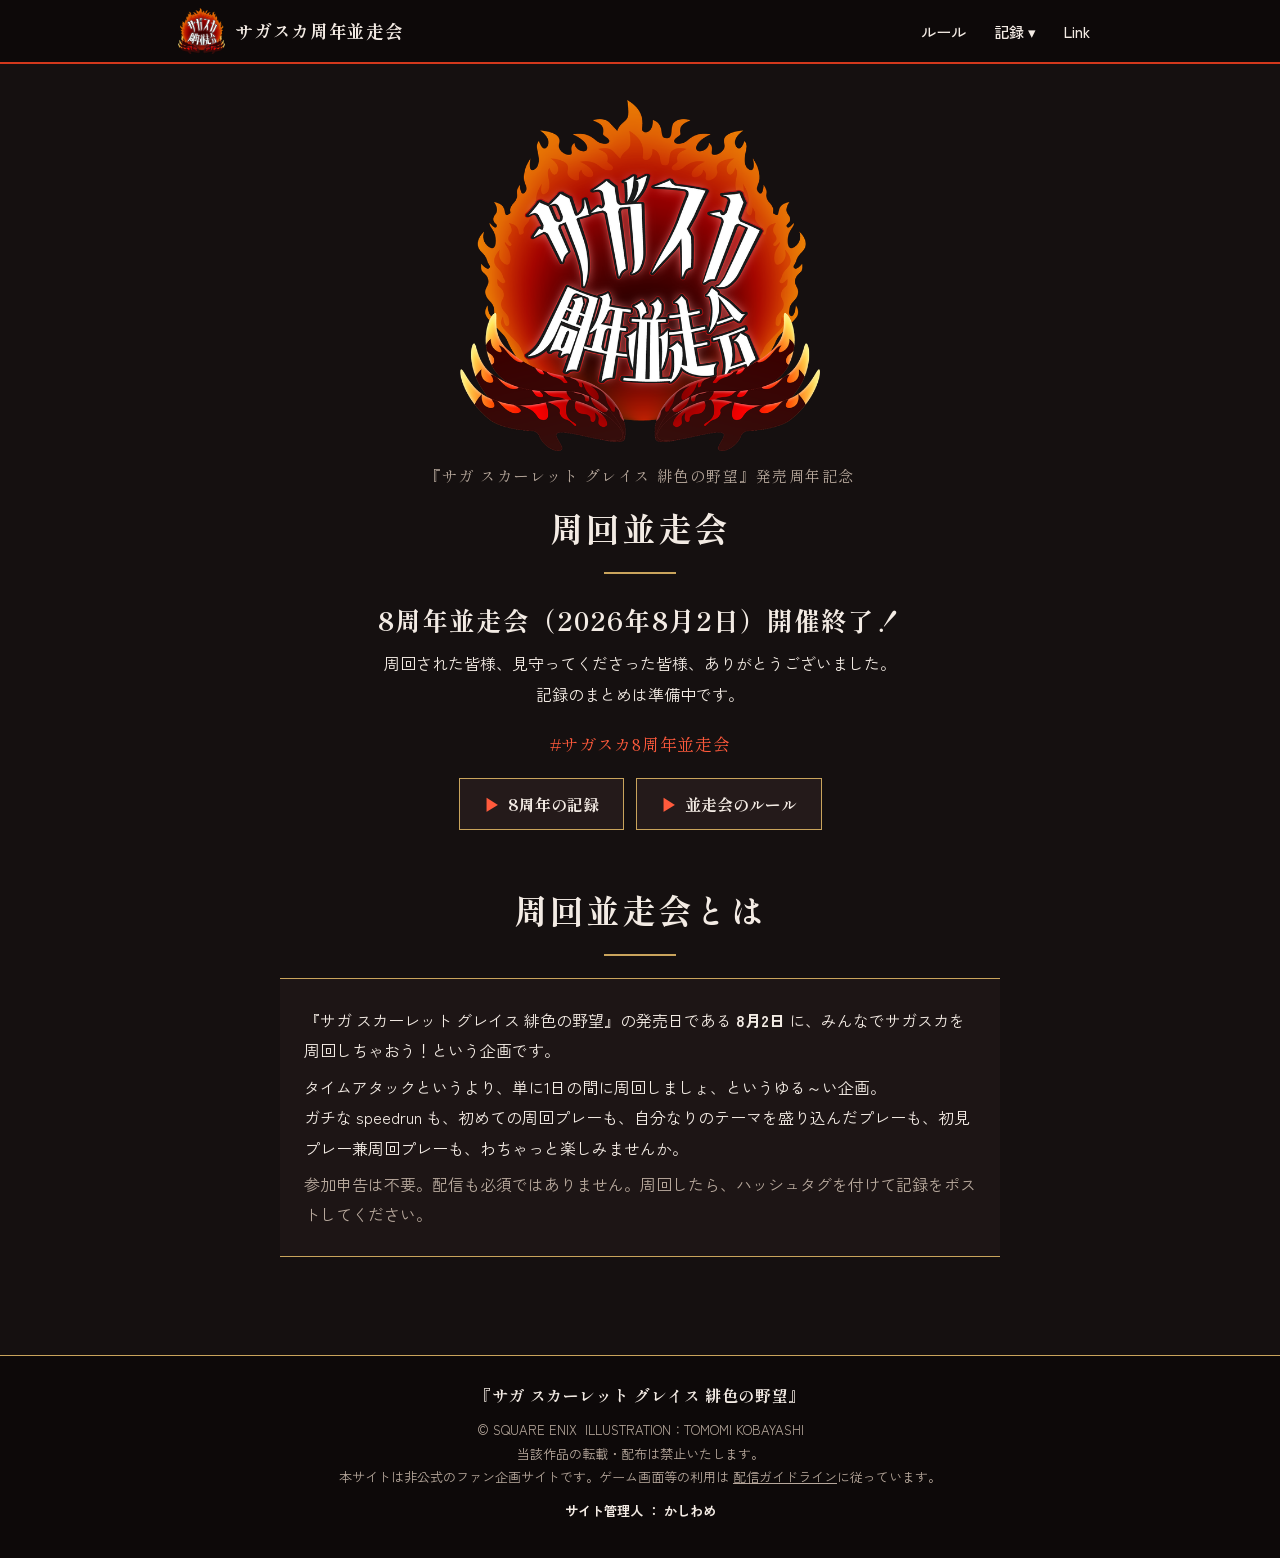
==== index.html @ 91538c1a "リポジトリ直下をサイト本体にする（webssgheisou/ → /） ff2rrr と同じ運用に統一: リモート直下＝公開サイト。 GitHub Pages は Deploy from a bran" ====
<!DOCTYPE html>
<html lang="ja">
<head>
<meta charset="UTF-8">
<meta name="viewport" content="width=device-width, initial-scale=1">
<title>ホーム | サガスカ周年並走会</title>
<meta name="description" content="『サガ スカーレット グレイス 緋色の野望』発売周年記念 周回並走会（#サガスカ周年並走会）の案内・ルール・記録サイト">
<meta property="og:site_name" content="サガスカ周年並走会">
<meta property="og:title" content="ホーム | サガスカ周年並走会">
<meta property="og:description" content="毎年8月2日は、サガスカを周回しよう。『サガ スカーレット グレイス 緋色の野望』発売周年記念 周回並走会の案内・ルール・記録。">
<meta property="og:type" content="website">
<meta property="og:url" content="https://htkswm.github.io/ssgheisou/index.html">
<meta property="og:image" content="https://htkswm.github.io/ssgheisou/assets/img/ogp.png">
<meta property="og:image:width" content="1200">
<meta property="og:image:height" content="630">
<meta name="twitter:card" content="summary_large_image">
<meta name="twitter:title" content="ホーム | サガスカ周年並走会">
<meta name="twitter:description" content="毎年8月2日は、サガスカを周回しよう。『サガ スカーレット グレイス 緋色の野望』発売周年記念 周回並走会の案内・ルール・記録。">
<meta name="twitter:image" content="https://htkswm.github.io/ssgheisou/assets/img/ogp.png">
<link rel="icon" href="assets/img/favicon.png">
<link rel="preconnect" href="https://fonts.googleapis.com">
<link rel="preconnect" href="https://fonts.gstatic.com" crossorigin>
<link href="https://fonts.googleapis.com/css2?family=Shippori+Mincho:wght@400;700&family=Zen+Kaku+Gothic+New:wght@400;500;700&display=swap" rel="stylesheet">
<link rel="stylesheet" href="assets/css/style.css">
</head>
<body>

<header class="site-header">
  <nav class="nav">
    <a class="brand" href="index.html">
      <img src="assets/img/logo-256.png" alt="サガスカ周年並走会 ロゴ">
      <span class="tag">サガスカ周年並走会</span>
    </a>
    <div class="nav-links">
      <a href="guide.html">ルール</a>
      <div class="dropdown">
        <span>記録 ▾</span>
        <div class="menu">
          <a href="2026.html">8周年（2026）</a>
          <a href="2025.html">7周年（2025）</a>
        </div>
      </div>
      <a href="link.html">Link</a>
    </div>
  </nav>
</header>

<main>
  <section class="section hero">
    <img class="hero-logo" src="assets/img/logo.png" alt="サガスカ周年並走会">
    <p class="title-kicker">『サガ スカーレット グレイス 緋色の野望』発売周年記念</p>
    <h1 class="page-title">周回並走会</h1>
    <p class="lead">8周年並走会（2026年8月2日）開催終了！</p>
    <p class="thanks">周回された皆様、見守ってくださった皆様、ありがとうございました。<br>記録のまとめは準備中です。</p>
    <p class="hashtag">#サガスカ8周年並走会</p>
    <div class="btn-row">
      <a class="btn" href="2026.html"><span class="arrow">▶</span> 8周年の記録</a>
      <a class="btn" href="guide.html"><span class="arrow">▶</span> 並走会のルール</a>
    </div>
  </section>

  <section class="section">
    <h2 class="page-title">周回並走会とは</h2>
    <div class="about">
      <p>『サガ スカーレット グレイス 緋色の野望』の発売日である <strong>8月2日</strong> に、みんなでサガスカを周回しちゃおう！という企画です。</p>
      <p>タイムアタックというより、単に1日の間に周回しましょ、というゆる～い企画。<br>
      ガチな speedrun も、初めての周回プレーも、自分なりのテーマを盛り込んだプレーも、初見プレー兼周回プレーも、わちゃっと楽しみませんか。</p>
      <p class="soft">参加申告は不要。配信も必須ではありません。周回したら、ハッシュタグを付けて記録をポストしてください。</p>
    </div>
  </section>
</main>

<footer class="site-footer">
  <div class="inner">
    <div class="game">『サガ スカーレット グレイス 緋色の野望』</div>
    <div class="copyright">
      © SQUARE ENIX&nbsp;&nbsp;ILLUSTRATION：TOMOMI KOBAYASHI<br>
      当該作品の転載・配布は禁止いたします。<br>
      本サイトは非公式のファン企画サイトです。ゲーム画面等の利用は
      <a href="https://www.jp.square-enix.com/game/guideline/saga_sg_hiiro/" target="_blank" rel="noopener">配信ガイドライン</a>に従っています。
    </div>
    <div class="admin">サイト管理人 ： かしわめ</div>
  </div>
</footer>

<script src="assets/js/nav.js" defer></script>
</body>
</html>
---- assets/css/style.css ----
/* サガスカ周年並走会 — GitHub Pages 版スタイル
   方針:
   - 『サガ スカーレット グレイス 緋色の野望』のパッケージ色（緋色×黒）をイメージした暗色基調
   - 見出しは明朝（Shippori Mincho）、本文はゴシック。角丸は使わない。
   - 炎のロゴ（暗色の上でこそ映える）を主役に、金のヘアラインで締める */

:root {
  --bg:        #151010;   /* ページ背景（暗い赤黒） */
  --bg-2:      #1d1515;   /* セクション背景 */
  --card:      #241a1a;   /* カード */
  --bar:       #0d0909;   /* メニューバー */
  --line:      #3a2a2a;   /* 境界線 */
  --gold:      #c9a45c;   /* 金のヘアライン */
  --ink:       #f3ebe4;   /* 本文（温かみのある白） */
  --ink-soft:  #b7a89c;   /* 補足文 */
  --scarlet:   #d3381c;   /* 緋色（JIS 慣用色 #D3381C） */
  --scarlet-2: #ff5a3c;   /* リンクのホバー・強調 */
  --flame:     #e8451a;   /* ロゴの炎の橙 */
  --radius:    0;         /* 角丸は使わない */
  --maxw:      960px;
  --mincho: "Shippori Mincho", "Yu Mincho", "YuMincho", "Hiragino Mincho ProN", "BIZ UDMincho", "MS PMincho", serif;
  --gothic: "Zen Kaku Gothic New", "Hiragino Kaku Gothic ProN", "Yu Gothic", "Meiryo", "Noto Sans JP", sans-serif;
}

* { box-sizing: border-box; }
html { scroll-behavior: smooth; }
body {
  margin: 0;
  font-family: var(--gothic);
  color: var(--ink);
  line-height: 1.9;
  background: var(--bg);
  min-height: 100vh;
}
a { color: var(--scarlet-2); text-decoration: none; }
a:hover { text-decoration: underline; }
img { max-width: 100%; height: auto; display: block; }

/* ---------- Header / Nav ---------- */
.site-header {
  position: sticky; top: 0; z-index: 50;
  background: var(--bar);
  border-bottom: 2px solid var(--scarlet);
}
.nav {
  max-width: var(--maxw); margin: 0 auto;
  display: flex; align-items: center; gap: 14px; padding: 8px 18px;
}
.brand { display: flex; align-items: center; gap: 10px; }
.brand img { height: 46px; width: auto; }
.brand .tag {
  font-family: var(--mincho); font-weight: 700;
  font-size: 1.1rem; color: var(--ink); letter-spacing: .04em;
}
.nav-links { margin-left: auto; display: flex; align-items: center; gap: 4px; }
.nav-links a, .dropdown > span {
  font-family: var(--gothic); font-weight: 500; font-size: .95rem;
  color: var(--ink); padding: 8px 12px; cursor: pointer; display: inline-block;
}
.nav-links a:hover, .dropdown:hover > span { background: var(--card); text-decoration: none; }
.nav-links a.active { background: var(--card); color: var(--scarlet-2); box-shadow: inset 0 -2px 0 var(--scarlet); }

.dropdown { position: relative; }
.dropdown .menu {
  position: absolute; right: 0; top: 100%;
  background: var(--card); border: 1px solid var(--line); border-top: 2px solid var(--scarlet);
  min-width: 170px; padding: 6px; display: none;
}
.dropdown:hover .menu, .dropdown.open .menu { display: block; }
.dropdown .menu a { display: block; color: var(--ink); padding: 10px 14px; white-space: nowrap; }
.dropdown .menu a:hover { background: var(--bg-2); text-decoration: none; }
.dropdown .menu a.active { color: var(--scarlet-2); }

/* 記録ページの年度切替（タブレットでも押しやすい常時表示） */
.year-switch { display: flex; justify-content: center; flex-wrap: wrap; gap: 8px; margin: 0 auto 22px; }
.year-switch a {
  font-family: var(--mincho); font-weight: 700; font-size: .95rem;
  color: var(--ink); background: var(--card); border: 1px solid var(--line);
  padding: 8px 18px; line-height: 1.4;
}
.year-switch a:hover { text-decoration: none; border-color: var(--gold); }
.year-switch a.active { border-color: var(--scarlet); background: var(--bg-2); color: var(--scarlet-2); }

/* ---------- Layout ---------- */
main { max-width: var(--maxw); margin: 0 auto; padding: 36px 18px 10px; }
.section { margin: 0 auto 48px; }
.center { text-align: center; }
.soft { color: var(--ink-soft); }

h1.page-title, h2.page-title {
  font-family: var(--mincho); font-weight: 700;
  color: var(--ink); text-align: center;
  font-size: clamp(1.5rem, 4vw, 2.1rem);
  margin: 6px 0 22px; letter-spacing: .06em;
}
.page-title .accent { color: var(--scarlet-2); }
/* 見出し下の金のヘアライン */
.page-title::after {
  content: ""; display: block; width: 72px; height: 2px;
  margin: 12px auto 0; background: var(--gold);
}
h3.sub-title {
  font-family: var(--mincho); font-weight: 700; font-size: 1.15rem;
  color: var(--ink); border-left: 4px solid var(--scarlet); padding-left: 12px; margin: 28px 0 10px;
}

/* ---------- Home hero ---------- */
.hero { text-align: center; }
.hero-logo { max-width: 360px; width: 70%; margin: 0 auto 10px; }
.hero .title-kicker { font-family: var(--mincho); color: var(--ink-soft); letter-spacing: .1em; margin: 0; font-size: .95rem; }
.hero .lead {
  font-family: var(--mincho); font-weight: 700;
  font-size: clamp(1.15rem, 3vw, 1.6rem); color: var(--ink); margin: 6px 0 4px; letter-spacing: .04em;
}
.hero .thanks { color: var(--ink); margin: 2px 0 20px; }
.hero .hashtag { font-family: var(--mincho); color: var(--scarlet-2); font-size: 1.05rem; letter-spacing: .04em; }
.btn {
  display: inline-flex; align-items: center; gap: 8px;
  font-family: var(--mincho); font-weight: 700;
  background: var(--card); color: var(--ink);
  border: 1px solid var(--gold);
  padding: 10px 24px; transition: transform .12s ease, background .12s ease;
}
.btn:hover { transform: translateY(-2px); text-decoration: none; background: var(--bg-2); }
.btn .arrow { color: var(--scarlet-2); }
.btn-row { display: flex; flex-wrap: wrap; gap: 12px; justify-content: center; margin: 8px 0 0; }

/* 概要ボックス */
.about {
  max-width: 720px; margin: 0 auto; padding: 20px 24px;
  background: var(--bg-2); border-top: 1px solid var(--gold); border-bottom: 1px solid var(--gold);
}
.about p { margin: 6px 0; }

/* ---------- Records ---------- */
.event-banner {
  display: flex; align-items: center; justify-content: center; gap: 18px;
  max-width: 640px; margin: 8px auto 24px; padding: 10px 20px;
  background: var(--bar); border-top: 1px solid var(--gold); border-bottom: 1px solid var(--gold);
}
.event-banner .text {
  text-align: center; font-family: var(--mincho); font-weight: 700;
  font-size: clamp(1rem, 3vw, 1.35rem); color: var(--ink); letter-spacing: .04em;
}
.event-banner .text small { display: block; font-size: .8rem; color: var(--ink-soft); font-weight: 400; letter-spacing: .06em; }

.runners { display: grid; gap: 16px; grid-template-columns: repeat(auto-fill, minmax(280px, 1fr)); }
.runner {
  background: var(--card); border: 1px solid var(--line);
  padding: 16px 18px 16px 20px; display: flex; flex-direction: column; gap: 4px;
  position: relative; overflow: hidden;
}
.runner::before { content: ""; position: absolute; left: 0; top: 0; bottom: 0; width: 4px; background: var(--scarlet); }
.runner .rname { font-family: var(--mincho); font-weight: 700; font-size: 1.2rem; }
.runner .rname a { color: var(--ink); }
.runner .rname a:hover { color: var(--scarlet-2); }
.runner .sns { font-size: .8rem; color: var(--ink-soft); margin-left: 8px; font-family: var(--gothic); font-weight: 400; }
.runner .cat { color: var(--ink); font-weight: 700; font-size: .95rem; }
.runner .time { font-family: var(--mincho); font-weight: 700; font-size: 1.4rem; color: var(--scarlet-2); margin-top: 2px; letter-spacing: .02em; }
.runner .badge {
  font-size: .72rem; font-weight: 700; color: var(--ink); background: var(--bg-2); border: 1px solid var(--gold);
  padding: 0 8px; margin-left: 8px; vertical-align: middle; font-family: var(--gothic);
}
.runner .badge.retire { border-color: var(--ink-soft); color: var(--ink-soft); }
.runner .desc { color: var(--ink-soft); font-size: .88rem; line-height: 1.7; margin-top: 4px; }
.runner .links { margin-top: 8px; display: flex; flex-wrap: wrap; gap: 6px 14px; }
.runner .links a { font-weight: 700; font-size: .9rem; display: inline-flex; align-items: center; gap: 5px; }
.runner .links a::before { content: "\25B6"; font-size: .7rem; color: var(--scarlet); }
.runner .links .note { color: var(--ink-soft); font-size: .78rem; font-weight: 400; }

/* 複数走行（1走者で複数記録） */
.runner .runs { display: flex; flex-direction: column; gap: 10px; margin-top: 4px; }
.runner .run { border-top: 1px dashed var(--line); padding-top: 8px; }
.runner .run:first-child { border-top: 0; padding-top: 0; }

.pending {
  max-width: 640px; margin: 0 auto; padding: 22px 24px; text-align: center;
  background: var(--bg-2); border: 1px dashed var(--gold); color: var(--ink);
}
.pending p { margin: 4px 0; }

/* ---------- Guide (ルール) ---------- */
.guide { max-width: 760px; margin: 0 auto; }
.guide ul { padding-left: 1.3em; margin: 6px 0 14px; }
.guide li { margin: 4px 0; }
.guide li ul { margin: 2px 0 4px; }
.guide .qa { background: var(--card); border: 1px solid var(--line); padding: 14px 18px; margin: 0 0 10px; }
.guide .qa .q { font-weight: 700; color: var(--ink); margin: 0 0 4px; }
.guide .qa .q::before { content: "Q. "; color: var(--scarlet-2); font-family: var(--mincho); }
.guide .qa .a { margin: 0; color: var(--ink-soft); }
.guide .qa .a::before { content: "A. "; color: var(--gold); font-family: var(--mincho); }
.guide .qa .a u { text-decoration: underline; text-decoration-color: var(--gold); color: var(--ink); }
.guide .steps { display: grid; gap: 12px; grid-template-columns: repeat(auto-fit, minmax(240px, 1fr)); }
.guide .step { background: var(--card); border: 1px solid var(--line); padding: 14px 18px; }
.guide .step .label { font-family: var(--mincho); font-weight: 700; color: var(--scarlet-2); margin: 0 0 4px; }
.guide .step p { margin: 0; font-size: .92rem; }
.example {
  background: var(--card); border-left: 4px solid var(--gold); padding: 12px 16px; margin: 8px 0 16px;
  font-size: .92rem; white-space: pre-line;
}

/* ---------- Link page ---------- */
.linklist { max-width: 620px; margin: 0 auto; }
.linklist .group { margin-bottom: 26px; }
.linklist h3 { font-family: var(--mincho); font-weight: 700; color: var(--ink); border-left: 4px solid var(--scarlet); padding-left: 10px; margin: 0 0 10px; }
.linklist ul { list-style: none; margin: 0; padding: 0; }
.linklist li { background: var(--card); border: 1px solid var(--line); padding: 11px 16px; margin-bottom: 9px; }
.linklist li .sub { color: var(--ink-soft); font-size: .85rem; }

/* ---------- Footer ---------- */
.site-footer { margin-top: 40px; border-top: 1px solid var(--gold); background: var(--bar); }
.site-footer .inner { max-width: var(--maxw); margin: 0 auto; padding: 24px 18px 34px; text-align: center; color: var(--ink-soft); font-size: .82rem; }
.site-footer .game { font-family: var(--mincho); font-weight: 700; color: var(--ink); font-size: 1rem; margin-bottom: 8px; letter-spacing: .04em; }
.site-footer .copyright { line-height: 1.8; }
.site-footer .copyright a { color: var(--ink-soft); text-decoration: underline; }
.site-footer .admin { margin-top: 10px; font-weight: 700; color: var(--ink); }

@media (max-width: 560px) {
  .nav { gap: 8px; padding: 6px 12px; }
  .brand img { height: 40px; }
  .brand .tag { font-size: .95rem; }
  .nav-links a, .dropdown > span { padding: 6px 9px; font-size: .85rem; }
  main { padding-top: 24px; }
}
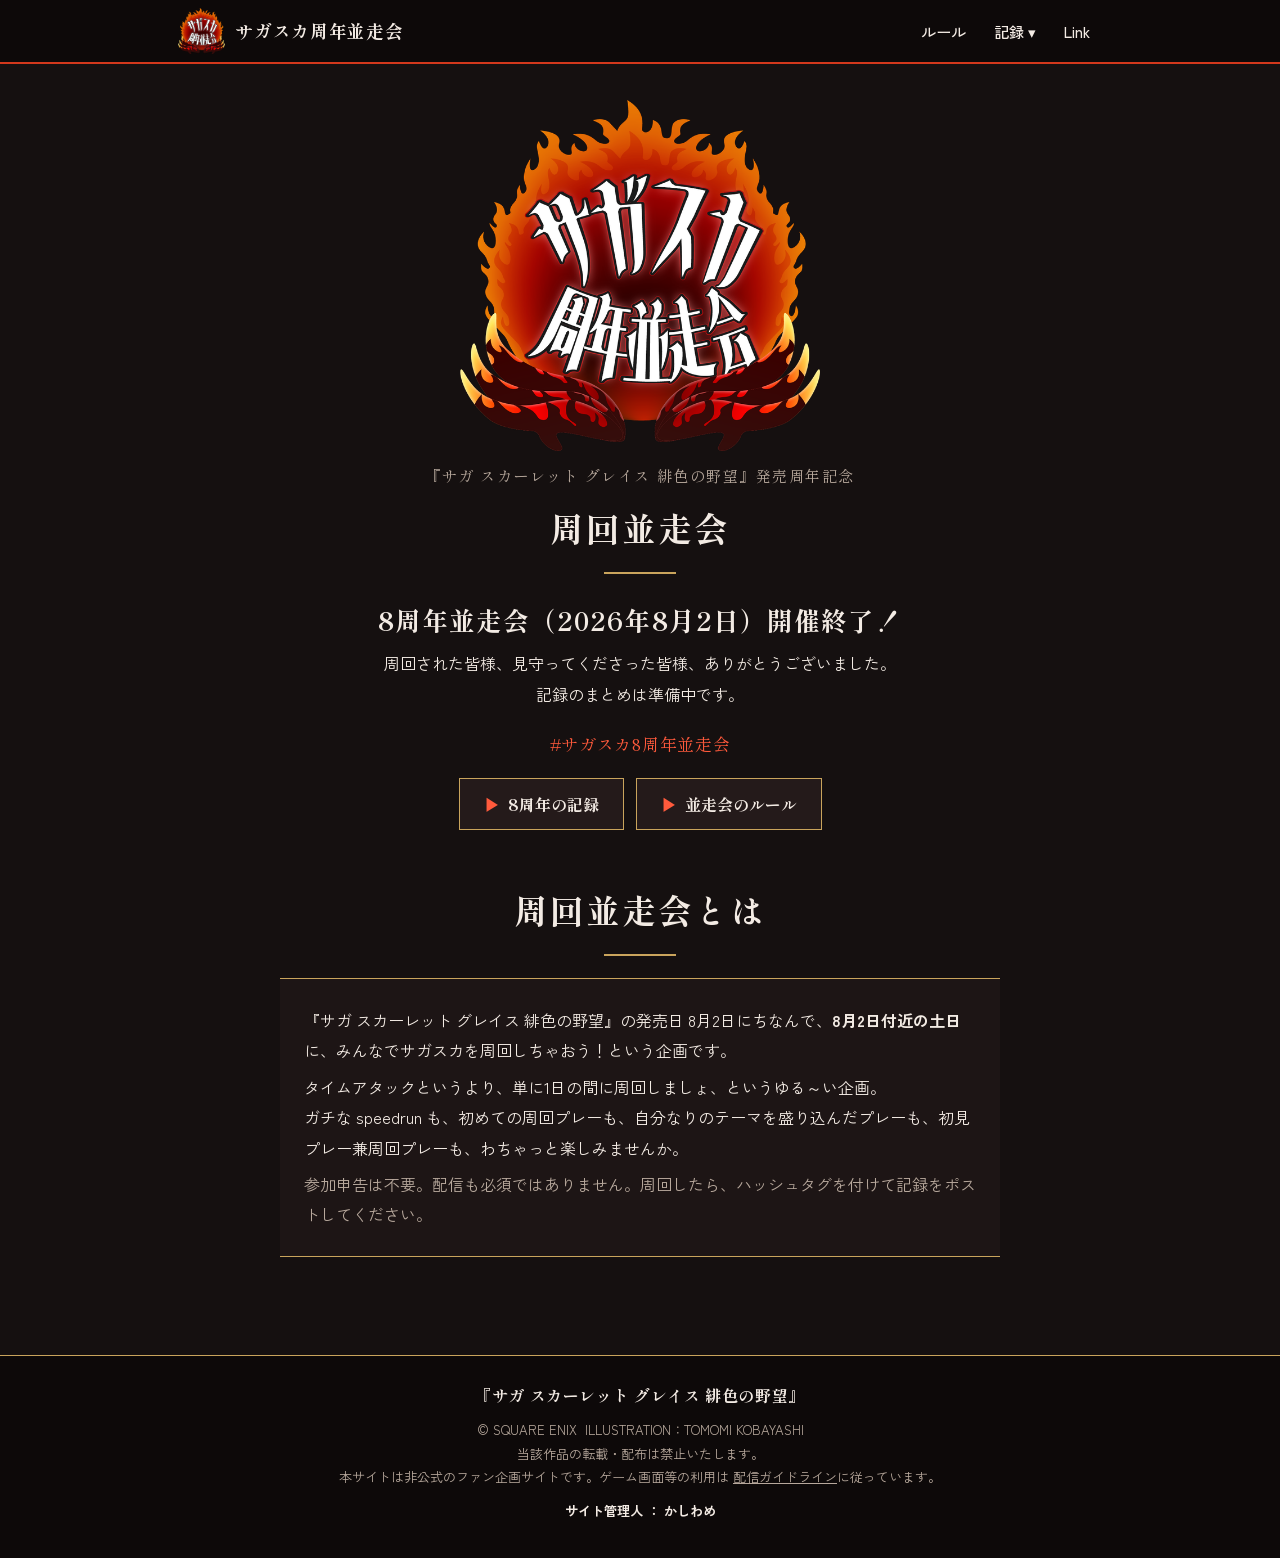
==== commit 3860f7b4: "4周年（2022）・5周年（2023）の記録ページを追加、文言修正 - assets/records-2022.json / records-2023.json: 記録シートから構造化 - 2022." ====
--- a/index.html
+++ b/index.html
@@ -7,7 +7,7 @@
 <meta name="description" content="『サガ スカーレット グレイス 緋色の野望』発売周年記念 周回並走会（#サガスカ周年並走会）の案内・ルール・記録サイト">
 <meta property="og:site_name" content="サガスカ周年並走会">
 <meta property="og:title" content="ホーム | サガスカ周年並走会">
-<meta property="og:description" content="毎年8月2日は、サガスカを周回しよう。『サガ スカーレット グレイス 緋色の野望』発売周年記念 周回並走会の案内・ルール・記録。">
+<meta property="og:description" content="毎年8月2日付近の土日は、サガスカを周回しよう。『サガ スカーレット グレイス 緋色の野望』発売周年記念 周回並走会の案内・ルール・記録。">
 <meta property="og:type" content="website">
 <meta property="og:url" content="https://htkswm.github.io/ssgheisou/index.html">
 <meta property="og:image" content="https://htkswm.github.io/ssgheisou/assets/img/ogp.png">
@@ -15,7 +15,7 @@
 <meta property="og:image:height" content="630">
 <meta name="twitter:card" content="summary_large_image">
 <meta name="twitter:title" content="ホーム | サガスカ周年並走会">
-<meta name="twitter:description" content="毎年8月2日は、サガスカを周回しよう。『サガ スカーレット グレイス 緋色の野望』発売周年記念 周回並走会の案内・ルール・記録。">
+<meta name="twitter:description" content="毎年8月2日付近の土日は、サガスカを周回しよう。『サガ スカーレット グレイス 緋色の野望』発売周年記念 周回並走会の案内・ルール・記録。">
 <meta name="twitter:image" content="https://htkswm.github.io/ssgheisou/assets/img/ogp.png">
 <link rel="icon" href="assets/img/favicon.png">
 <link rel="preconnect" href="https://fonts.googleapis.com">
@@ -38,6 +38,8 @@
         <div class="menu">
           <a href="2026.html">8周年（2026）</a>
           <a href="2025.html">7周年（2025）</a>
+          <a href="2023.html">5周年（2023）</a>
+          <a href="2022.html">4周年（2022）</a>
         </div>
       </div>
       <a href="link.html">Link</a>
@@ -62,7 +64,7 @@
   <section class="section">
     <h2 class="page-title">周回並走会とは</h2>
     <div class="about">
-      <p>『サガ スカーレット グレイス 緋色の野望』の発売日である <strong>8月2日</strong> に、みんなでサガスカを周回しちゃおう！という企画です。</p>
+      <p>『サガ スカーレット グレイス 緋色の野望』の発売日 8月2日にちなんで、<strong>8月2日付近の土日</strong>に、みんなでサガスカを周回しちゃおう！という企画です。</p>
       <p>タイムアタックというより、単に1日の間に周回しましょ、というゆる～い企画。<br>
       ガチな speedrun も、初めての周回プレーも、自分なりのテーマを盛り込んだプレーも、初見プレー兼周回プレーも、わちゃっと楽しみませんか。</p>
       <p class="soft">参加申告は不要。配信も必須ではありません。周回したら、ハッシュタグを付けて記録をポストしてください。</p>
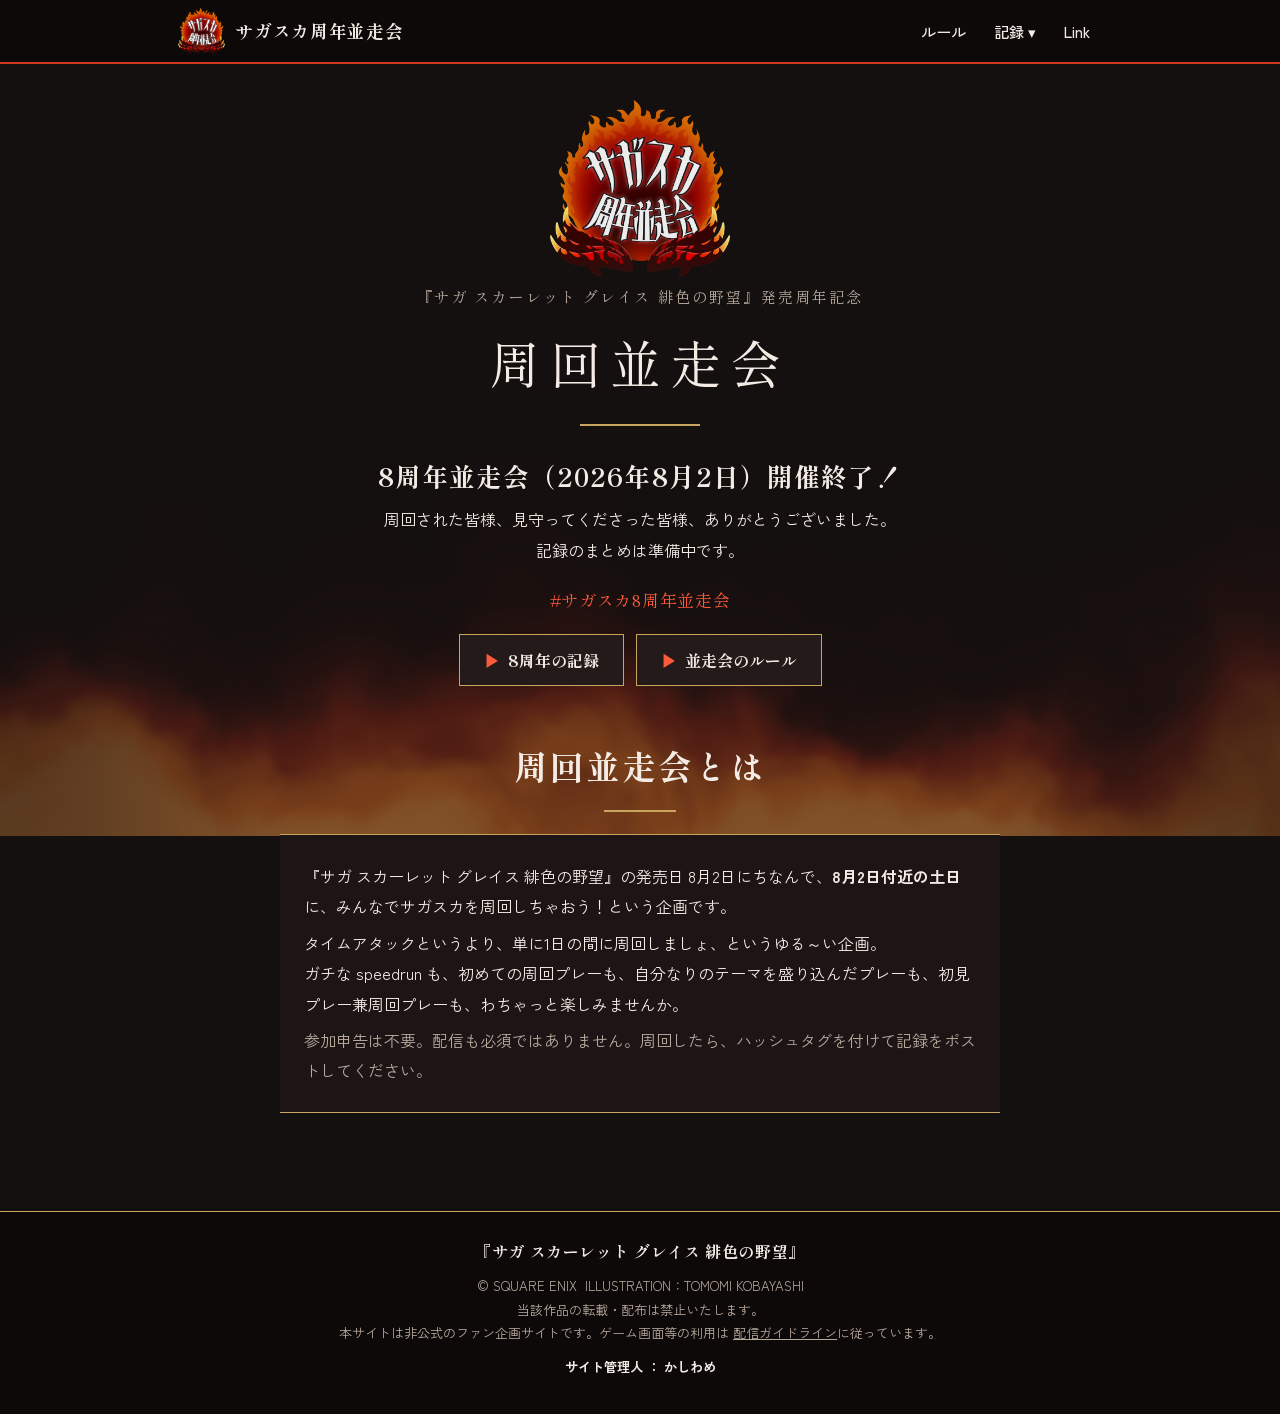
==== commit 06c6790d: "炎の揺らめき背景（WebGL）を追加、ホームのロゴを控えめに - assets/js/flame-bg.js: 画面下からそっと立ちのぼる炎を固定 canvas に描画（半解像度・約30fps・red" ====
--- a/index.html
+++ b/index.html
@@ -38,8 +38,10 @@
         <div class="menu">
           <a href="2026.html">8周年（2026）</a>
           <a href="2025.html">7周年（2025）</a>
+          <a href="2024.html">6周年（2024）</a>
           <a href="2023.html">5周年（2023）</a>
           <a href="2022.html">4周年（2022）</a>
+          <a href="2021.html">3周年（2021）</a>
         </div>
       </div>
       <a href="link.html">Link</a>
@@ -86,5 +88,6 @@
 </footer>
 
 <script src="assets/js/nav.js" defer></script>
+<script src="assets/js/flame-bg.js" defer></script>
 </body>
 </html>
--- a/assets/css/style.css
+++ b/assets/css/style.css
@@ -104,10 +104,22 @@
   color: var(--ink); border-left: 4px solid var(--scarlet); padding-left: 12px; margin: 28px 0 10px;
 }
 
+/* ---------- 炎の背景（assets/js/flame-bg.js が canvas を生成） ---------- */
+#flame-bg {
+  position: fixed; inset: 0; width: 100%; height: 100%;
+  z-index: -1; pointer-events: none;
+}
+
 /* ---------- Home hero ---------- */
 .hero { text-align: center; }
-.hero-logo { max-width: 360px; width: 70%; margin: 0 auto 10px; }
-.hero .title-kicker { font-family: var(--mincho); color: var(--ink-soft); letter-spacing: .1em; margin: 0; font-size: .95rem; }
+/* ロゴは控えめ（飾り程度）。主役は明朝の見出し */
+.hero-logo { max-width: 180px; width: 40%; margin: 0 auto 6px; opacity: .92; }
+.hero .title-kicker { font-family: var(--mincho); color: var(--ink-soft); letter-spacing: .14em; margin: 0; font-size: .95rem; }
+.hero h1.page-title {
+  font-size: clamp(2rem, 6vw, 3.2rem); letter-spacing: .18em; margin: 4px 0 26px;
+  font-weight: 400;                      /* 細めの明朝で品よく */
+}
+.hero h1.page-title::after { width: 120px; }
 .hero .lead {
   font-family: var(--mincho); font-weight: 700;
   font-size: clamp(1.15rem, 3vw, 1.6rem); color: var(--ink); margin: 6px 0 4px; letter-spacing: .04em;
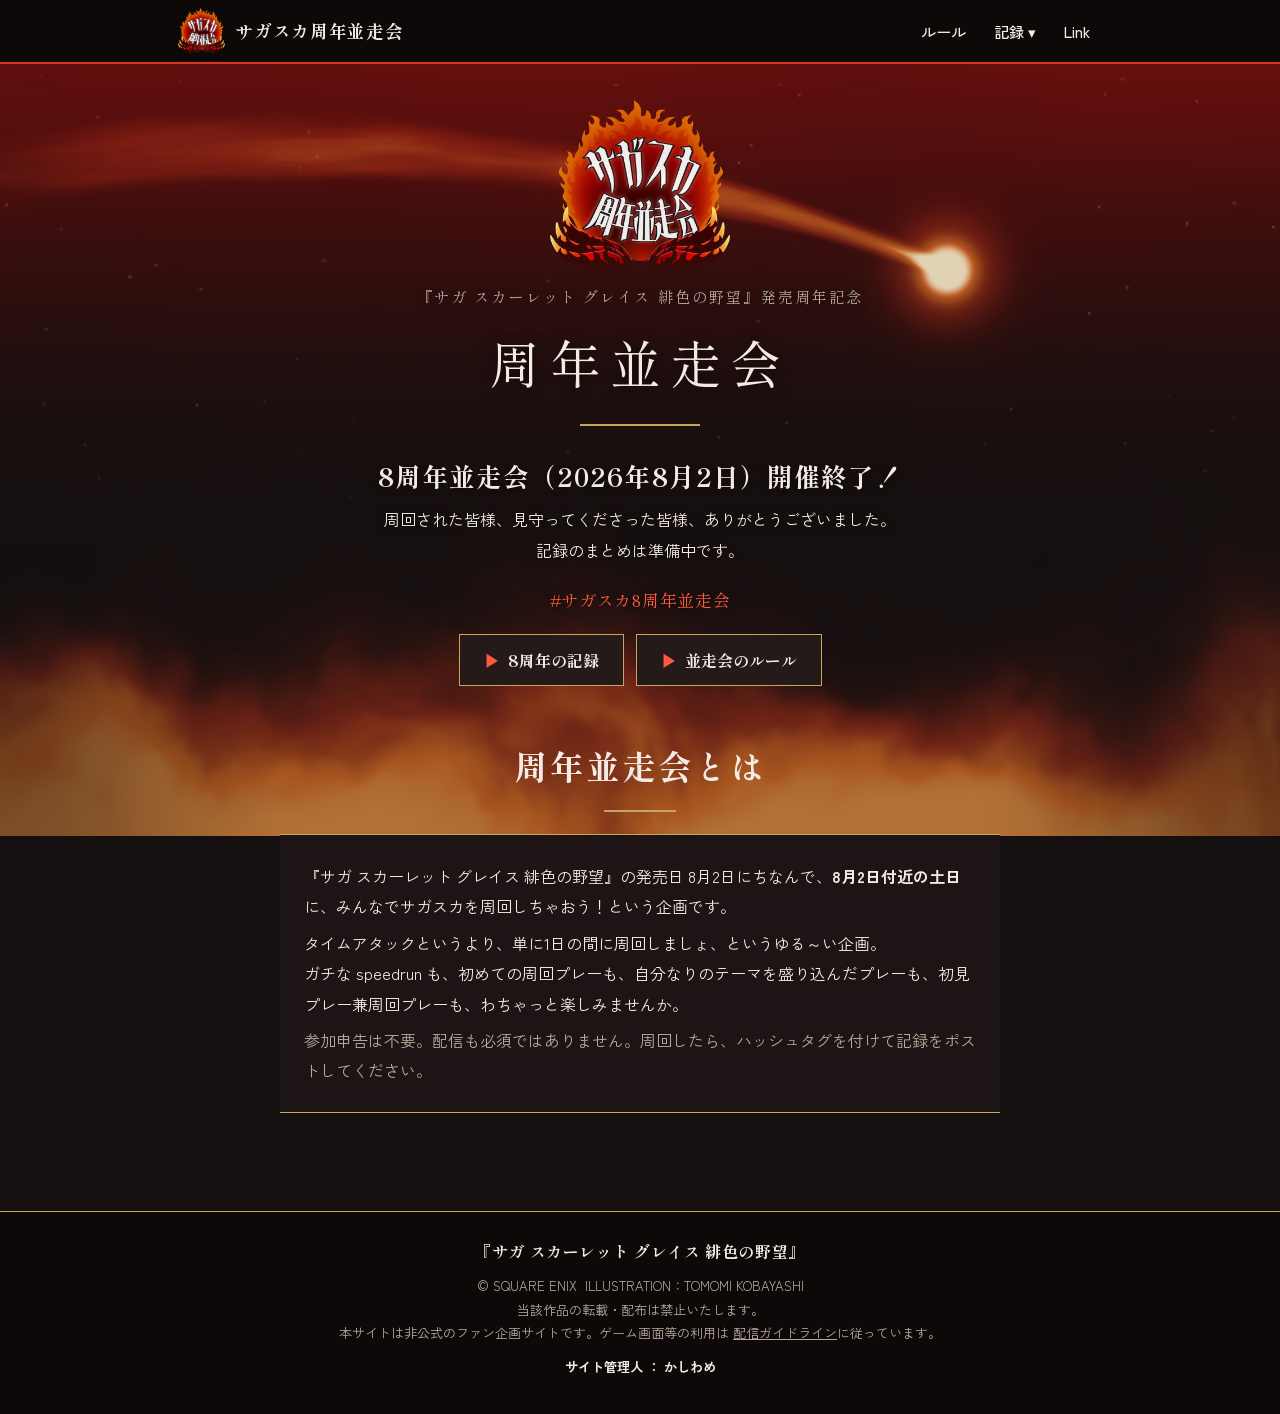
==== commit 2db9114c: "ホーム: タイトルを「周年並走会」に修正、緋色の空と彗星の演出を追加 - 周回並走会 → 周年並走会（サイト内の名称表記を統一） - flame-bg.js: FLAME_SCENE="comet" " ====
--- a/index.html
+++ b/index.html
@@ -4,10 +4,10 @@
 <meta charset="UTF-8">
 <meta name="viewport" content="width=device-width, initial-scale=1">
 <title>ホーム | サガスカ周年並走会</title>
-<meta name="description" content="『サガ スカーレット グレイス 緋色の野望』発売周年記念 周回並走会（#サガスカ周年並走会）の案内・ルール・記録サイト">
+<meta name="description" content="『サガ スカーレット グレイス 緋色の野望』発売周年記念 周年並走会（#サガスカ周年並走会）の案内・ルール・記録サイト">
 <meta property="og:site_name" content="サガスカ周年並走会">
 <meta property="og:title" content="ホーム | サガスカ周年並走会">
-<meta property="og:description" content="毎年8月2日付近の土日は、サガスカを周回しよう。『サガ スカーレット グレイス 緋色の野望』発売周年記念 周回並走会の案内・ルール・記録。">
+<meta property="og:description" content="毎年8月2日付近の土日は、サガスカを周回しよう。『サガ スカーレット グレイス 緋色の野望』発売周年記念 周年並走会の案内・ルール・記録。">
 <meta property="og:type" content="website">
 <meta property="og:url" content="https://htkswm.github.io/ssgheisou/index.html">
 <meta property="og:image" content="https://htkswm.github.io/ssgheisou/assets/img/ogp.png">
@@ -15,7 +15,7 @@
 <meta property="og:image:height" content="630">
 <meta name="twitter:card" content="summary_large_image">
 <meta name="twitter:title" content="ホーム | サガスカ周年並走会">
-<meta name="twitter:description" content="毎年8月2日付近の土日は、サガスカを周回しよう。『サガ スカーレット グレイス 緋色の野望』発売周年記念 周回並走会の案内・ルール・記録。">
+<meta name="twitter:description" content="毎年8月2日付近の土日は、サガスカを周回しよう。『サガ スカーレット グレイス 緋色の野望』発売周年記念 周年並走会の案内・ルール・記録。">
 <meta name="twitter:image" content="https://htkswm.github.io/ssgheisou/assets/img/ogp.png">
 <link rel="icon" href="assets/img/favicon.png">
 <link rel="preconnect" href="https://fonts.googleapis.com">
@@ -53,7 +53,7 @@
   <section class="section hero">
     <img class="hero-logo" src="assets/img/logo.png" alt="サガスカ周年並走会">
     <p class="title-kicker">『サガ スカーレット グレイス 緋色の野望』発売周年記念</p>
-    <h1 class="page-title">周回並走会</h1>
+    <h1 class="page-title">周年並走会</h1>
     <p class="lead">8周年並走会（2026年8月2日）開催終了！</p>
     <p class="thanks">周回された皆様、見守ってくださった皆様、ありがとうございました。<br>記録のまとめは準備中です。</p>
     <p class="hashtag">#サガスカ8周年並走会</p>
@@ -64,7 +64,7 @@
   </section>
 
   <section class="section">
-    <h2 class="page-title">周回並走会とは</h2>
+    <h2 class="page-title">周年並走会とは</h2>
     <div class="about">
       <p>『サガ スカーレット グレイス 緋色の野望』の発売日 8月2日にちなんで、<strong>8月2日付近の土日</strong>に、みんなでサガスカを周回しちゃおう！という企画です。</p>
       <p>タイムアタックというより、単に1日の間に周回しましょ、というゆる～い企画。<br>
@@ -88,6 +88,7 @@
 </footer>
 
 <script src="assets/js/nav.js" defer></script>
+<script>window.FLAME_SCENE = "comet";</script>
 <script src="assets/js/flame-bg.js" defer></script>
 </body>
 </html>
--- a/assets/css/style.css
+++ b/assets/css/style.css
@@ -118,7 +118,9 @@
 .hero h1.page-title {
   font-size: clamp(2rem, 6vw, 3.2rem); letter-spacing: .18em; margin: 4px 0 26px;
   font-weight: 400;                      /* 細めの明朝で品よく */
-}
+  text-shadow: 0 2px 14px rgba(0, 0, 0, .65);   /* 彗星・緋色の空の上でも読めるように */
+}
+.hero .title-kicker, .hero .lead, .hero .thanks, .hero .hashtag { text-shadow: 0 1px 8px rgba(0, 0, 0, .6); }
 .hero h1.page-title::after { width: 120px; }
 .hero .lead {
   font-family: var(--mincho); font-weight: 700;
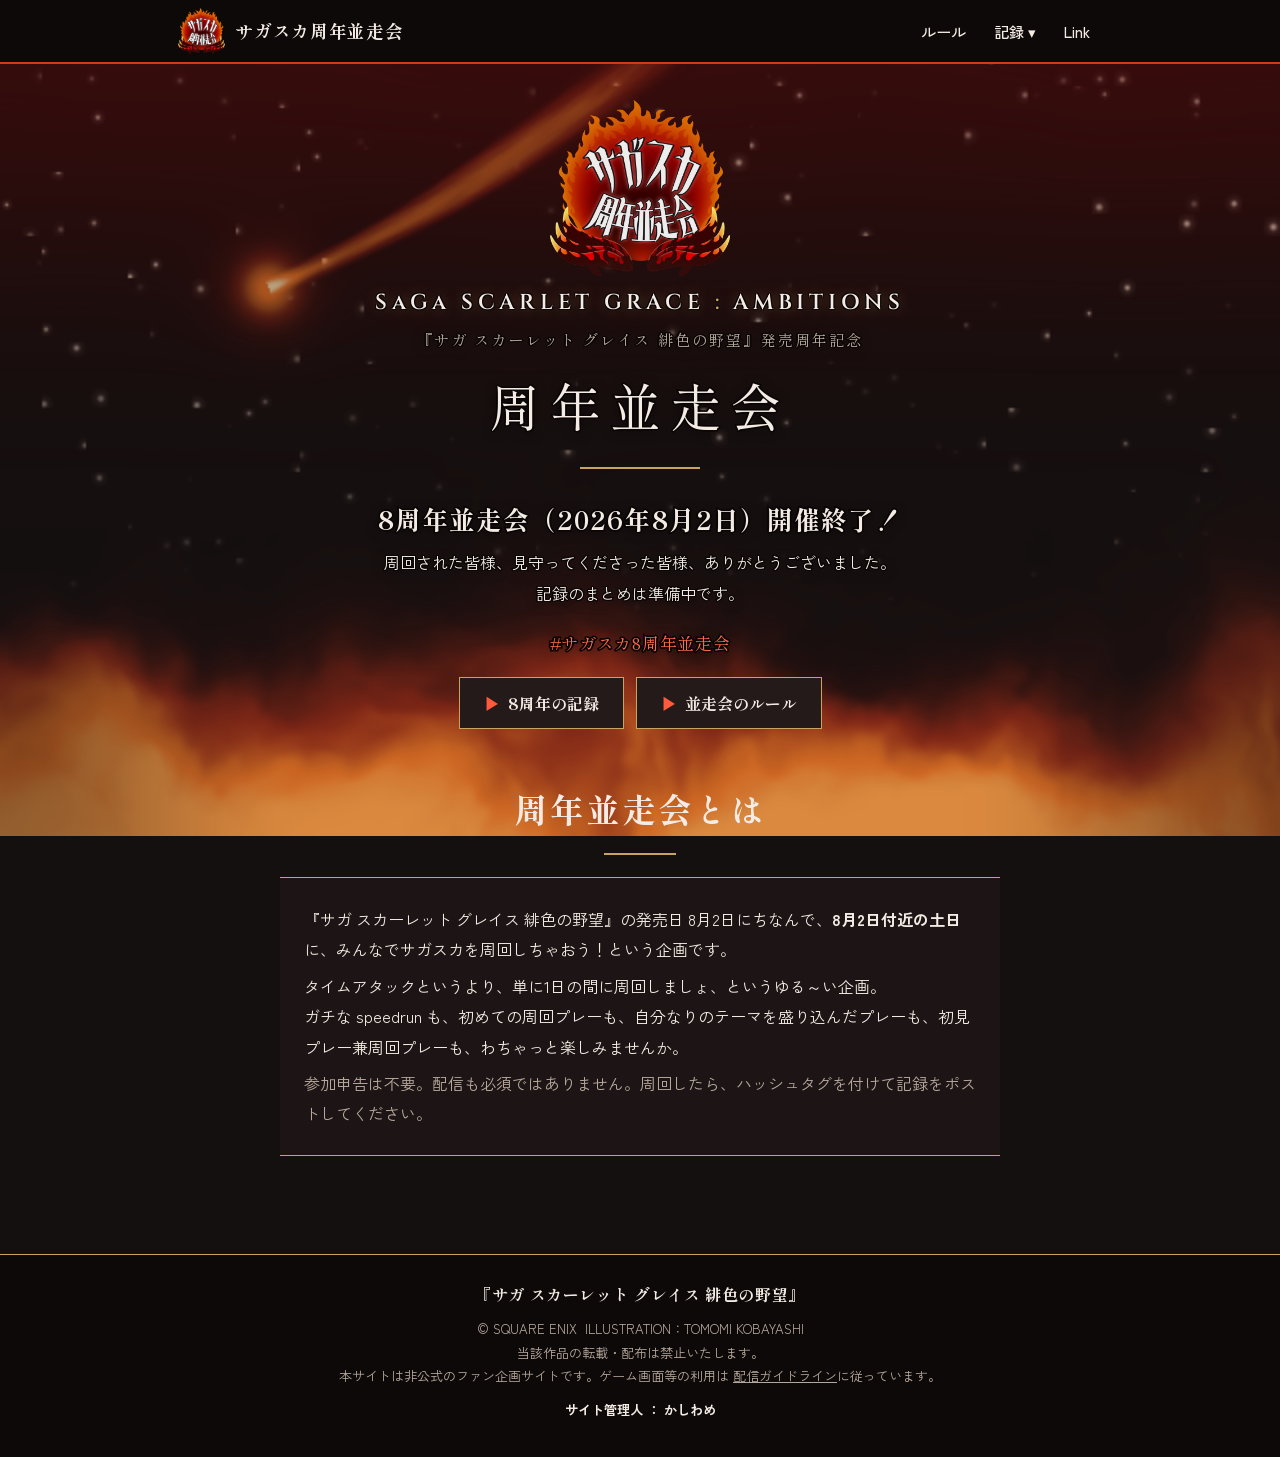
==== commit 0446b05d: "ホーム: 見出し・お知らせ文に縁取り、SaGa SCARLET GRACE 風の英字タイトル（Cinzel）を追加 Co-Authored-By: Claude Fable 5.1 <noreply@" ====
--- a/index.html
+++ b/index.html
@@ -20,7 +20,7 @@
 <link rel="icon" href="assets/img/favicon.png">
 <link rel="preconnect" href="https://fonts.googleapis.com">
 <link rel="preconnect" href="https://fonts.gstatic.com" crossorigin>
-<link href="https://fonts.googleapis.com/css2?family=Shippori+Mincho:wght@400;700&family=Zen+Kaku+Gothic+New:wght@400;500;700&display=swap" rel="stylesheet">
+<link href="https://fonts.googleapis.com/css2?family=Cinzel:wght@600&family=Shippori+Mincho:wght@400;700&family=Zen+Kaku+Gothic+New:wght@400;500;700&display=swap" rel="stylesheet">
 <link rel="stylesheet" href="assets/css/style.css">
 </head>
 <body>
@@ -52,11 +52,12 @@
 <main>
   <section class="section hero">
     <img class="hero-logo" src="assets/img/logo.png" alt="サガスカ周年並走会">
-    <p class="title-kicker">『サガ スカーレット グレイス 緋色の野望』発売周年記念</p>
-    <h1 class="page-title">周年並走会</h1>
-    <p class="lead">8周年並走会（2026年8月2日）開催終了！</p>
-    <p class="thanks">周回された皆様、見守ってくださった皆様、ありがとうございました。<br>記録のまとめは準備中です。</p>
-    <p class="hashtag">#サガスカ8周年並走会</p>
+    <p class="en-title">SaGa SCARLET GRACE <span class="sub">:</span> AMBITIONS</p>
+    <p class="title-kicker outlined thin">『サガ スカーレット グレイス 緋色の野望』発売周年記念</p>
+    <h1 class="page-title outlined">周年並走会</h1>
+    <p class="lead outlined">8周年並走会（2026年8月2日）開催終了！</p>
+    <p class="thanks outlined thin">周回された皆様、見守ってくださった皆様、ありがとうございました。<br>記録のまとめは準備中です。</p>
+    <p class="hashtag outlined">#サガスカ8周年並走会</p>
     <div class="btn-row">
       <a class="btn" href="2026.html"><span class="arrow">▶</span> 8周年の記録</a>
       <a class="btn" href="guide.html"><span class="arrow">▶</span> 並走会のルール</a>
--- a/assets/css/style.css
+++ b/assets/css/style.css
@@ -115,12 +115,34 @@
 /* ロゴは控えめ（飾り程度）。主役は明朝の見出し */
 .hero-logo { max-width: 180px; width: 40%; margin: 0 auto 6px; opacity: .92; }
 .hero .title-kicker { font-family: var(--mincho); color: var(--ink-soft); letter-spacing: .14em; margin: 0; font-size: .95rem; }
+/* 縁取り: 炎・彗星の上でも文字が沈まないように。
+   paint-order 対応ブラウザでは太めのストロークを字形の外側だけに描き、
+   非対応でも8方向の text-shadow で細い縁が付く。 */
+.outlined {
+  text-shadow:
+    -1px -1px 0 #0c0707, 1px -1px 0 #0c0707, -1px 1px 0 #0c0707, 1px 1px 0 #0c0707,
+    0 -1.4px 0 #0c0707, 0 1.4px 0 #0c0707, -1.4px 0 0 #0c0707, 1.4px 0 0 #0c0707,
+    0 2px 12px rgba(0, 0, 0, .7);
+}
+@supports (paint-order: stroke fill) {
+  .outlined { -webkit-text-stroke: 3px #0c0707; paint-order: stroke fill; }
+  .outlined.thin { -webkit-text-stroke: 2px #0c0707; }
+}
 .hero h1.page-title {
   font-size: clamp(2rem, 6vw, 3.2rem); letter-spacing: .18em; margin: 4px 0 26px;
   font-weight: 400;                      /* 細めの明朝で品よく */
-  text-shadow: 0 2px 14px rgba(0, 0, 0, .65);   /* 彗星・緋色の空の上でも読めるように */
-}
-.hero .title-kicker, .hero .lead, .hero .thanks, .hero .hashtag { text-shadow: 0 1px 8px rgba(0, 0, 0, .6); }
+}
+/* 「SaGa SCARLET GRACE」風の英字（Cinzel: トラヤヌス系セリフ） */
+.hero .en-title {
+  font-family: "Cinzel", "Trajan Pro", "Times New Roman", serif;
+  font-weight: 600; font-size: clamp(.95rem, 2.6vw, 1.35rem);
+  letter-spacing: .22em; color: var(--ink); margin: 0 0 2px;
+  text-shadow:
+    -1px -1px 0 #0c0707, 1px -1px 0 #0c0707, -1px 1px 0 #0c0707, 1px 1px 0 #0c0707,
+    0 0 14px rgba(201, 164, 92, .45);         /* 金のにじみ */
+}
+.hero .en-title .sub { color: var(--gold); }
+.hero .hashtag.outlined { color: #ff6a4a; }
 .hero h1.page-title::after { width: 120px; }
 .hero .lead {
   font-family: var(--mincho); font-weight: 700;
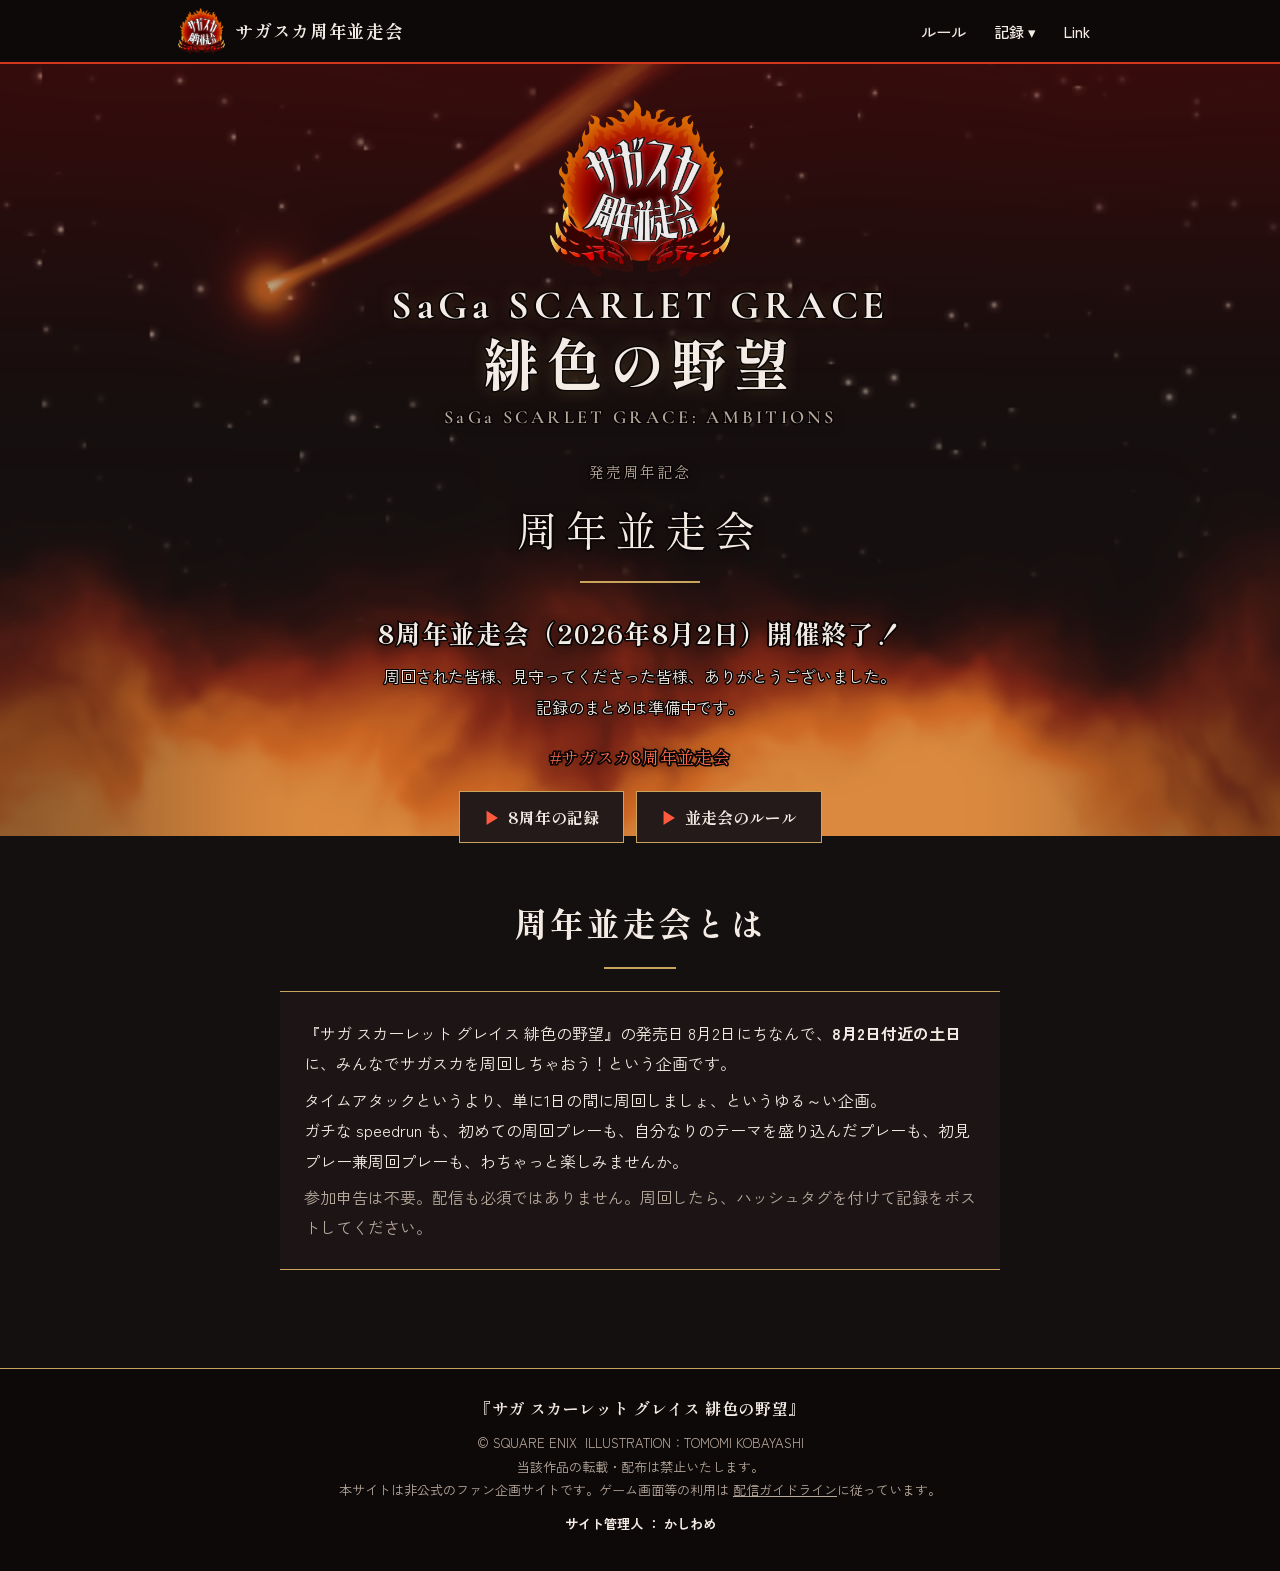
==== commit b704135a: "ホーム: 『SaGa SCARLET GRACE 緋色の野望』を主役タイトルに、北米版タイトルはサブ表記に - 英字は Cormorant Garamond（SaGa の a が小文字で出る）、日本語" ====
--- a/index.html
+++ b/index.html
@@ -20,7 +20,7 @@
 <link rel="icon" href="assets/img/favicon.png">
 <link rel="preconnect" href="https://fonts.googleapis.com">
 <link rel="preconnect" href="https://fonts.gstatic.com" crossorigin>
-<link href="https://fonts.googleapis.com/css2?family=Cinzel:wght@600&family=Shippori+Mincho:wght@400;700&family=Zen+Kaku+Gothic+New:wght@400;500;700&display=swap" rel="stylesheet">
+<link href="https://fonts.googleapis.com/css2?family=Cormorant+Garamond:wght@600;700&family=Shippori+Mincho:wght@400;700&family=Zen+Kaku+Gothic+New:wght@400;500;700&display=swap" rel="stylesheet">
 <link rel="stylesheet" href="assets/css/style.css">
 </head>
 <body>
@@ -52,8 +52,9 @@
 <main>
   <section class="section hero">
     <img class="hero-logo" src="assets/img/logo.png" alt="サガスカ周年並走会">
-    <p class="en-title">SaGa SCARLET GRACE <span class="sub">:</span> AMBITIONS</p>
-    <p class="title-kicker outlined thin">『サガ スカーレット グレイス 緋色の野望』発売周年記念</p>
+    <p class="game-title"><span class="en">SaGa SCARLET GRACE</span><span class="ja">緋色の野望</span></p>
+    <p class="game-sub outlined thin">SaGa SCARLET GRACE: AMBITIONS</p>
+    <p class="title-kicker outlined thin">発売周年記念</p>
     <h1 class="page-title outlined">周年並走会</h1>
     <p class="lead outlined">8周年並走会（2026年8月2日）開催終了！</p>
     <p class="thanks outlined thin">周回された皆様、見守ってくださった皆様、ありがとうございました。<br>記録のまとめは準備中です。</p>
--- a/assets/css/style.css
+++ b/assets/css/style.css
@@ -132,16 +132,38 @@
   font-size: clamp(2rem, 6vw, 3.2rem); letter-spacing: .18em; margin: 4px 0 26px;
   font-weight: 400;                      /* 細めの明朝で品よく */
 }
-/* 「SaGa SCARLET GRACE」風の英字（Cinzel: トラヤヌス系セリフ） */
-.hero .en-title {
-  font-family: "Cinzel", "Trajan Pro", "Times New Roman", serif;
-  font-weight: 600; font-size: clamp(.95rem, 2.6vw, 1.35rem);
-  letter-spacing: .22em; color: var(--ink); margin: 0 0 2px;
+/* ゲームタイトル: 『SaGa SCARLET GRACE 緋色の野望』を主役に（2行）。
+   英字は小文字 a が本物の小文字で出るセリフ体（Cormorant Garamond）、日本語は明朝。 */
+.hero .game-title { margin: 6px 0 0; line-height: 1.15; }
+.hero .game-title .en {
+  display: block;
+  font-family: "Cormorant Garamond", "Garamond", "Times New Roman", serif;
+  font-weight: 700; font-size: clamp(1.5rem, 4.6vw, 2.5rem);
+  letter-spacing: .12em; color: var(--ink);
+}
+.hero .game-title .ja {
+  display: block;
+  font-family: var(--mincho); font-weight: 700;
+  font-size: clamp(2.1rem, 6.6vw, 3.5rem); letter-spacing: .12em; color: var(--ink);
+  margin-top: 2px;
+}
+.hero .game-title .en, .hero .game-title .ja {
   text-shadow:
     -1px -1px 0 #0c0707, 1px -1px 0 #0c0707, -1px 1px 0 #0c0707, 1px 1px 0 #0c0707,
-    0 0 14px rgba(201, 164, 92, .45);         /* 金のにじみ */
-}
-.hero .en-title .sub { color: var(--gold); }
+    0 -1.4px 0 #0c0707, 0 1.4px 0 #0c0707, -1.4px 0 0 #0c0707, 1.4px 0 0 #0c0707,
+    0 0 16px rgba(201, 164, 92, .40), 0 2px 12px rgba(0, 0, 0, .7);   /* 縁取り＋金のにじみ */
+}
+@supports (paint-order: stroke fill) {
+  .hero .game-title .en, .hero .game-title .ja { -webkit-text-stroke: 3px #0c0707; paint-order: stroke fill; }
+}
+/* サブ: 北米版タイトル（後付けなので小さく） */
+.hero .game-sub {
+  font-family: "Cormorant Garamond", "Garamond", "Times New Roman", serif;
+  font-weight: 600; font-size: clamp(.95rem, 2.3vw, 1.15rem);
+  letter-spacing: .18em; color: var(--ink-soft); margin: 6px 0 22px;
+}
+/* サイト名: 発売周年記念 ／ 周年並走会（ゲームタイトルよりやや小さく） */
+.hero h1.page-title { font-size: clamp(1.7rem, 5vw, 2.6rem); }
 .hero .hashtag.outlined { color: #ff6a4a; }
 .hero h1.page-title::after { width: 120px; }
 .hero .lead {
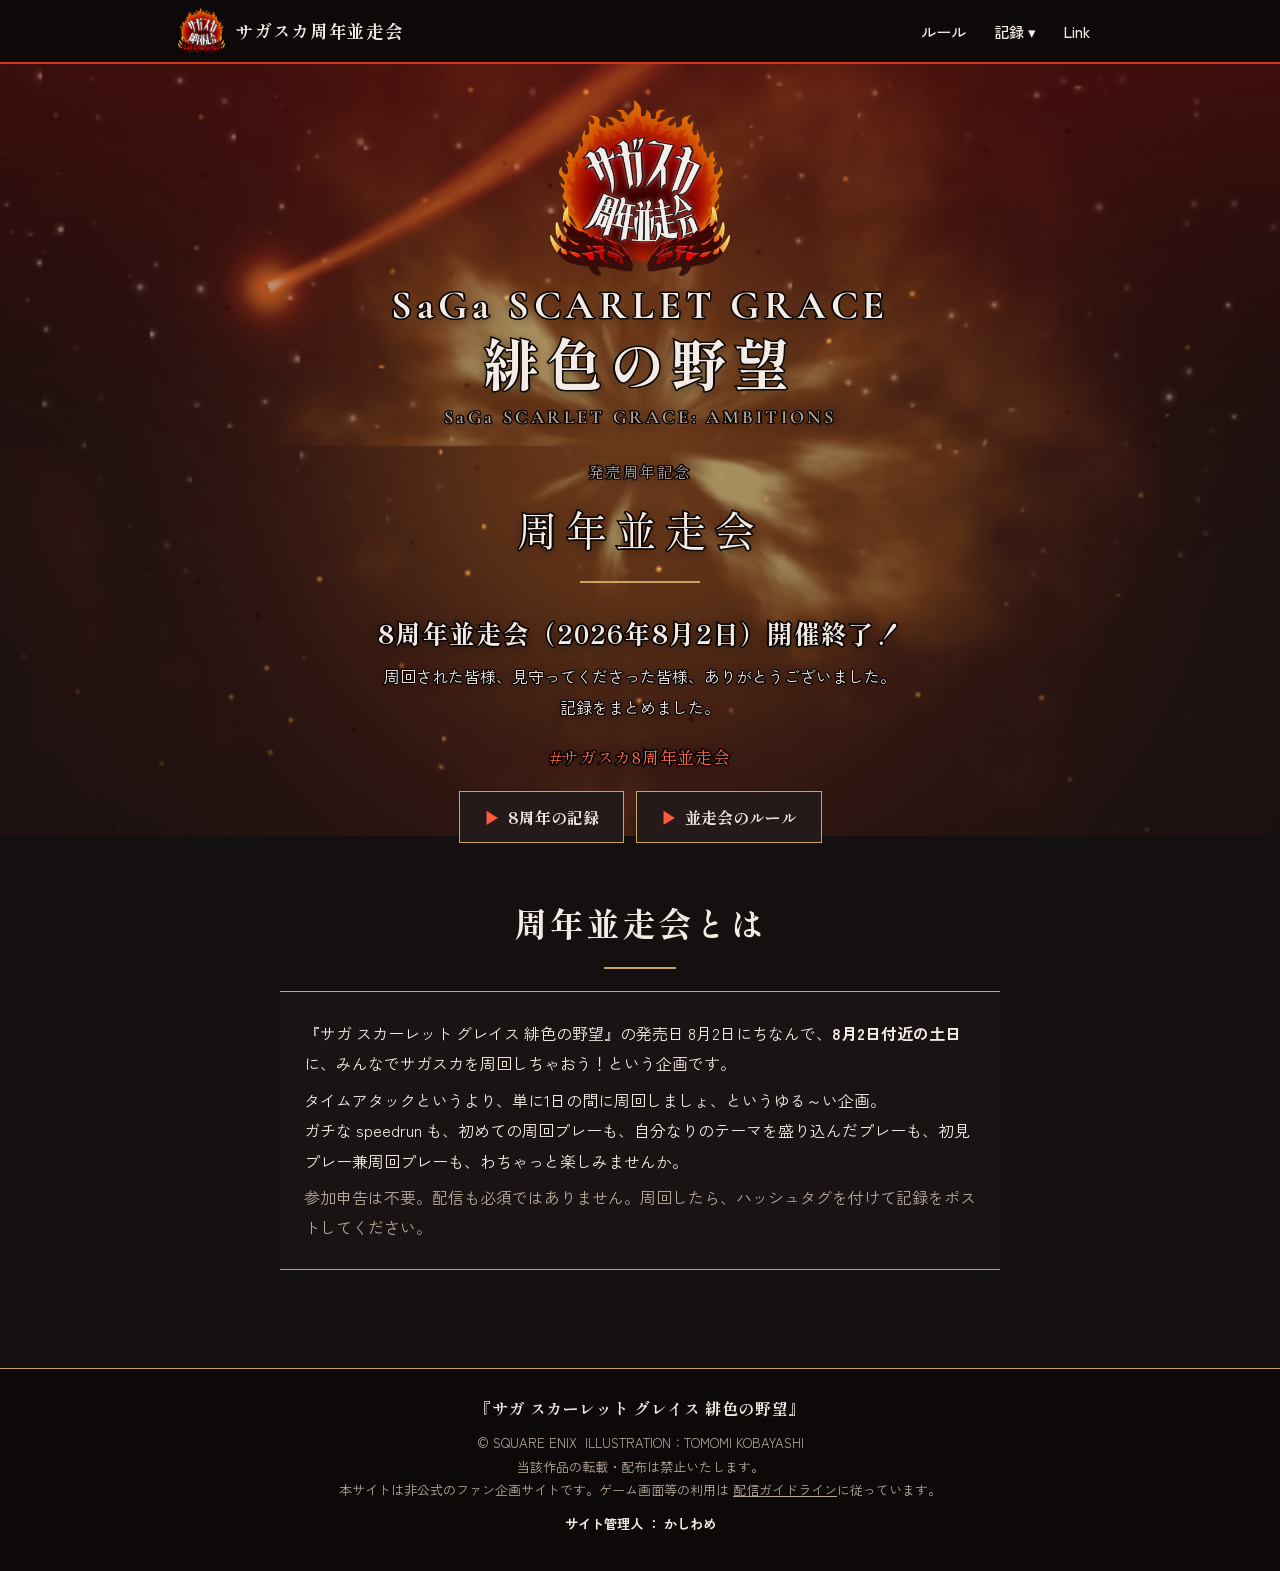
==== commit 69df05ca: "8周年（2026）: 記録を掲載（かしわめ バルマンテ編NG×3、koma_meat、霧雨マリパ、アプフェル） - ホームの「記録のまとめは準備中です」→「記録をまとめました」 - 8周年ページに参考" ====
--- a/index.html
+++ b/index.html
@@ -57,7 +57,7 @@
     <p class="title-kicker outlined thin">発売周年記念</p>
     <h1 class="page-title outlined">周年並走会</h1>
     <p class="lead outlined">8周年並走会（2026年8月2日）開催終了！</p>
-    <p class="thanks outlined thin">周回された皆様、見守ってくださった皆様、ありがとうございました。<br>記録のまとめは準備中です。</p>
+    <p class="thanks outlined thin">周回された皆様、見守ってくださった皆様、ありがとうございました。<br>記録をまとめました。</p>
     <p class="hashtag outlined">#サガスカ8周年並走会</p>
     <div class="btn-row">
       <a class="btn" href="2026.html"><span class="arrow">▶</span> 8周年の記録</a>
--- a/assets/css/style.css
+++ b/assets/css/style.css
@@ -186,7 +186,10 @@
 /* 概要ボックス */
 .about {
   max-width: 720px; margin: 0 auto; padding: 20px 24px;
-  background: var(--bg-2); border-top: 1px solid var(--gold); border-bottom: 1px solid var(--gold);
+  /* 半透明＋ぼかし: 背景の光や彗星の尾が箱の縁でぶつ切りにならないように */
+  background: rgba(29, 21, 21, .62);
+  -webkit-backdrop-filter: blur(8px); backdrop-filter: blur(8px);
+  border-top: 1px solid var(--gold); border-bottom: 1px solid var(--gold);
 }
 .about p { margin: 6px 0; }
 
